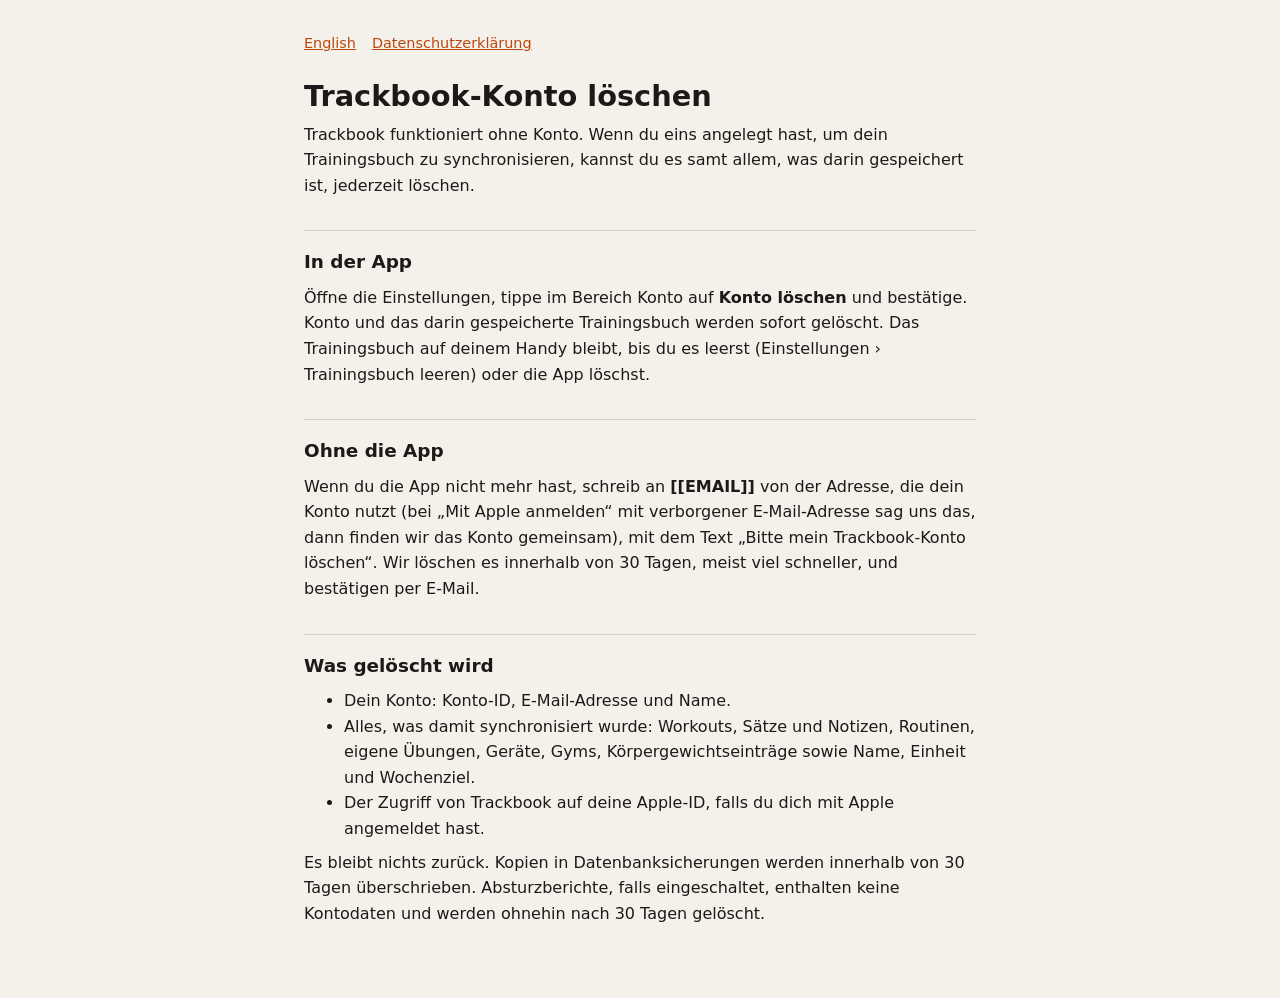
==== de/delete-account.html @ 00b8d95a "docs: add the Trackbook legal pages Copied from Marvin1003/trackbook site/legal at master. Name, add" ====
<!doctype html>
<html lang="de">
  <head>
    <meta charset="utf-8" />
    <meta name="viewport" content="width=device-width,initial-scale=1" />
    <title>Konto löschen · Trackbook</title>
    <link rel="stylesheet" href="../style.css" />
  </head>
  <body>
    <main>
      <nav>
        <a href="../en/delete-account.html">English</a
        ><a href="privacy.html">Datenschutzerklärung</a>
      </nav>
      <h1>Trackbook-Konto löschen</h1>
      <p>
        Trackbook funktioniert ohne Konto. Wenn du eins angelegt hast, um dein Trainingsbuch zu
        synchronisieren, kannst du es samt allem, was darin gespeichert ist, jederzeit löschen.
      </p>
      <h2>In der App</h2>
      <p>
        Öffne die Einstellungen, tippe im Bereich Konto auf <strong>Konto löschen</strong> und
        bestätige. Konto und das darin gespeicherte Trainingsbuch werden sofort gelöscht. Das
        Trainingsbuch auf deinem Handy bleibt, bis du es leerst (Einstellungen › Trainingsbuch
        leeren) oder die App löschst.
      </p>
      <h2>Ohne die App</h2>
      <p>
        Wenn du die App nicht mehr hast, schreib an <strong>[[EMAIL]]</strong> von der Adresse, die
        dein Konto nutzt (bei „Mit Apple anmelden“ mit verborgener E-Mail-Adresse sag uns das, dann
        finden wir das Konto gemeinsam), mit dem Text „Bitte mein Trackbook-Konto löschen“. Wir
        löschen es innerhalb von 30 Tagen, meist viel schneller, und bestätigen per E-Mail.
      </p>
      <h2>Was gelöscht wird</h2>
      <ul>
        <li>Dein Konto: Konto-ID, E-Mail-Adresse und Name.</li>
        <li>
          Alles, was damit synchronisiert wurde: Workouts, Sätze und Notizen, Routinen, eigene
          Übungen, Geräte, Gyms, Körpergewichtseinträge sowie Name, Einheit und Wochenziel.
        </li>
        <li>
          Der Zugriff von Trackbook auf deine Apple-ID, falls du dich mit Apple angemeldet hast.
        </li>
      </ul>
      <p>
        Es bleibt nichts zurück. Kopien in Datenbanksicherungen werden innerhalb von 30 Tagen
        überschrieben. Absturzberichte, falls eingeschaltet, enthalten keine Kontodaten und werden
        ohnehin nach 30 Tagen gelöscht.
      </p>
    </main>
  </body>
</html>
---- style.css ----
:root {
  --bg: #f4f1ea;
  --fg: #1c1a18;
  --muted: #5f5a54;
  --rule: #d8d2c6;
  --accent: #ba480f;
  color-scheme: light dark;
}
@media (prefers-color-scheme: dark) {
  :root {
    --bg: #110f0e;
    --fg: #ece7de;
    --muted: #a59e94;
    --rule: #36312c;
    --accent: #f0875a;
  }
}
body {
  margin: 0;
  background: var(--bg);
  color: var(--fg);
  font:
    16px/1.6 system-ui,
    -apple-system,
    'Segoe UI',
    Roboto,
    sans-serif;
}
main {
  max-width: 42rem;
  margin: 0 auto;
  padding: 32px 16px 64px;
}
h1 {
  font-size: 1.8rem;
  line-height: 1.2;
  margin: 0 0 4px;
}
h2 {
  font-size: 1.15rem;
  margin: 2rem 0 0.5rem;
  padding-top: 1rem;
  border-top: 1px solid var(--rule);
}
h3 {
  font-size: 1rem;
  margin: 1.25rem 0 0.25rem;
}
p,
ul {
  margin: 0.5rem 0;
}
a {
  color: var(--accent);
}
.meta {
  color: var(--muted);
  font-size: 0.9rem;
}
nav {
  display: flex;
  gap: 16px;
  flex-wrap: wrap;
  font-size: 0.9rem;
  margin-bottom: 24px;
}
table {
  border-collapse: collapse;
  width: 100%;
  font-size: 0.9rem;
}
td,
th {
  text-align: left;
  padding: 6px 8px;
  border-bottom: 1px solid var(--rule);
  vertical-align: top;
}
.wide {
  overflow-x: auto;
}
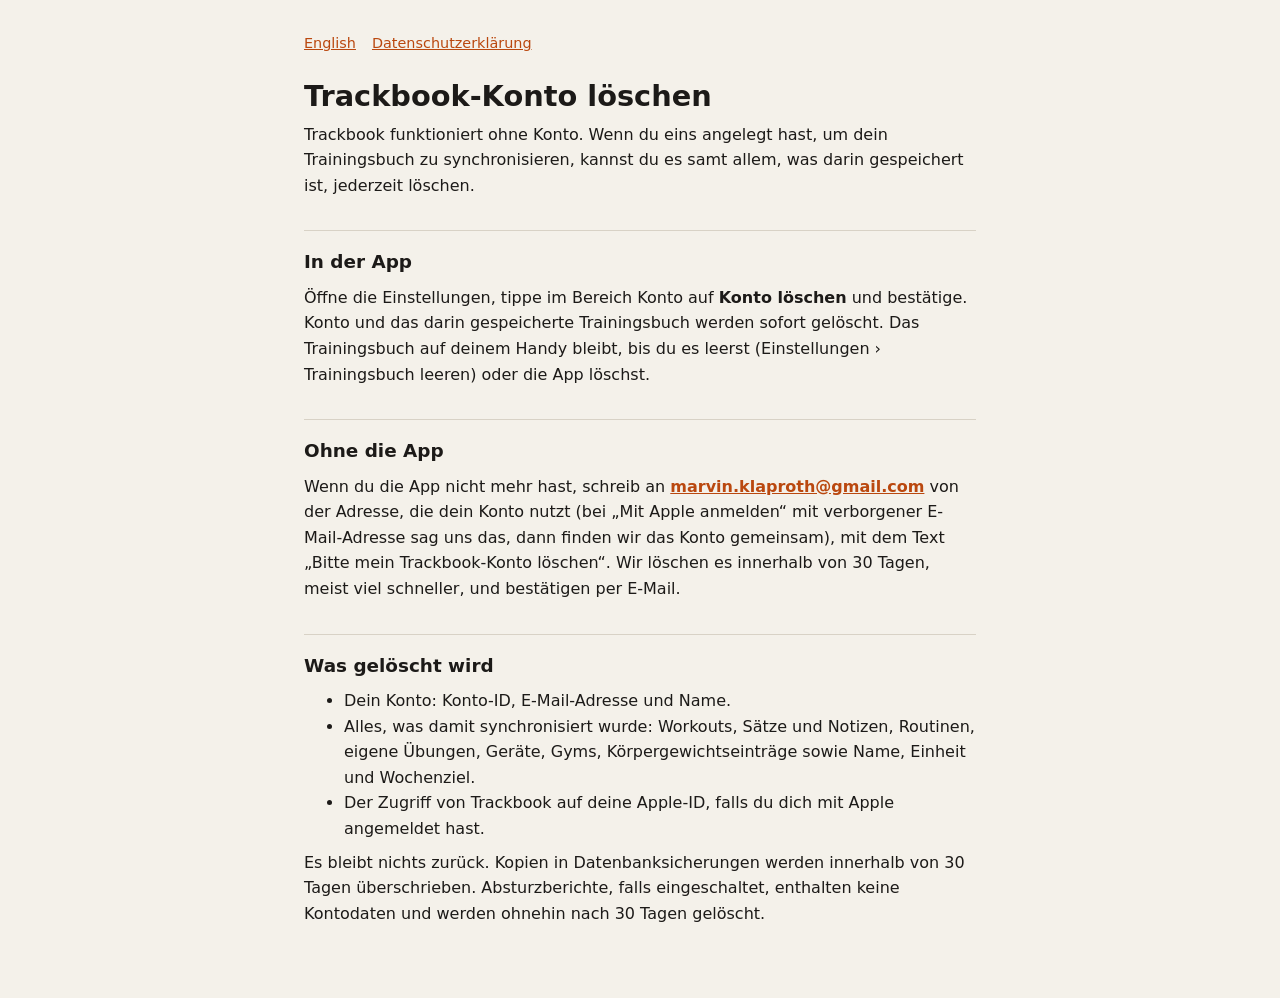
==== commit 860db1fb: "docs: fill in name and contact email Co-Authored-By: Claude Opus 5.5 (1M context) <noreply@anthropic" ====
--- a/de/delete-account.html
+++ b/de/delete-account.html
@@ -26,10 +26,12 @@
       </p>
       <h2>Ohne die App</h2>
       <p>
-        Wenn du die App nicht mehr hast, schreib an <strong>[[EMAIL]]</strong> von der Adresse, die
-        dein Konto nutzt (bei „Mit Apple anmelden“ mit verborgener E-Mail-Adresse sag uns das, dann
-        finden wir das Konto gemeinsam), mit dem Text „Bitte mein Trackbook-Konto löschen“. Wir
-        löschen es innerhalb von 30 Tagen, meist viel schneller, und bestätigen per E-Mail.
+        Wenn du die App nicht mehr hast, schreib an
+        <strong><a href="mailto:marvin.klaproth@gmail.com">marvin.klaproth@gmail.com</a></strong>
+        von der Adresse, die dein Konto nutzt (bei „Mit Apple anmelden“ mit verborgener
+        E-Mail-Adresse sag uns das, dann finden wir das Konto gemeinsam), mit dem Text „Bitte mein
+        Trackbook-Konto löschen“. Wir löschen es innerhalb von 30 Tagen, meist viel schneller, und
+        bestätigen per E-Mail.
       </p>
       <h2>Was gelöscht wird</h2>
       <ul>
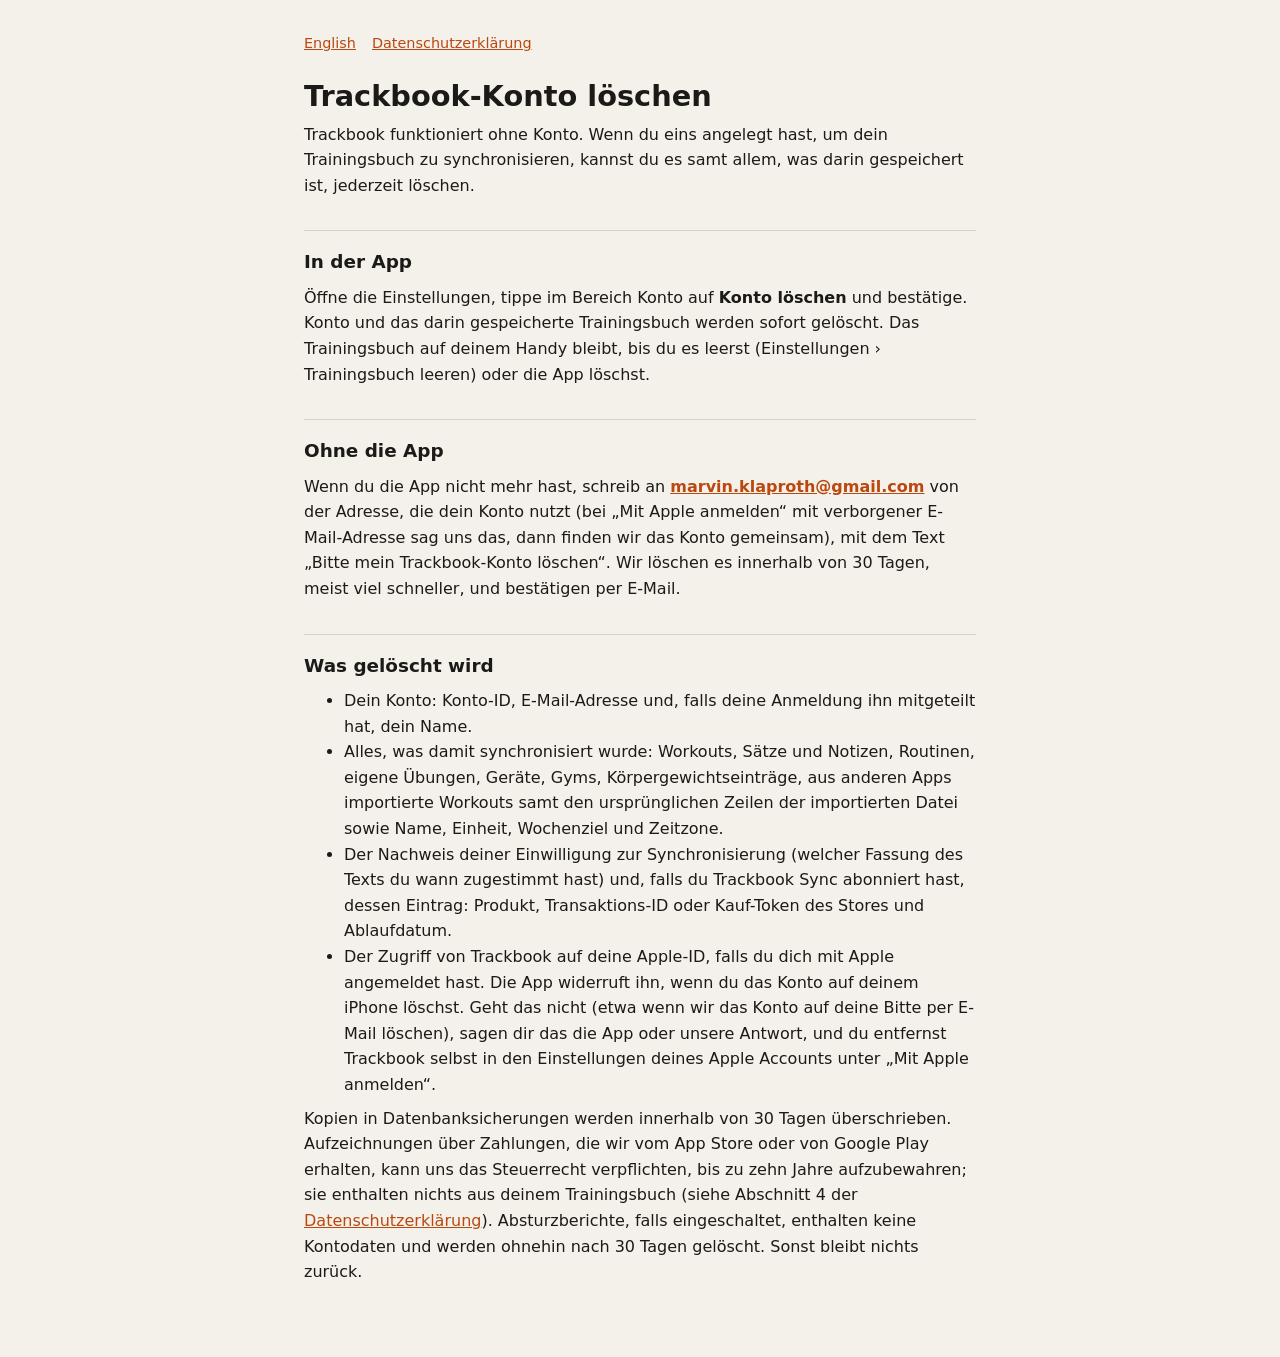
==== commit 0e64dc61: "docs(legal): align the deletion page with the privacy policy (D2, D8, D1, P12, P14) The deletion pag" ====
--- a/de/delete-account.html
+++ b/de/delete-account.html
@@ -35,19 +35,36 @@
       </p>
       <h2>Was gelöscht wird</h2>
       <ul>
-        <li>Dein Konto: Konto-ID, E-Mail-Adresse und Name.</li>
+        <li>
+          Dein Konto: Konto-ID, E-Mail-Adresse und, falls deine Anmeldung ihn mitgeteilt hat, dein
+          Name.
+        </li>
         <li>
           Alles, was damit synchronisiert wurde: Workouts, Sätze und Notizen, Routinen, eigene
-          Übungen, Geräte, Gyms, Körpergewichtseinträge sowie Name, Einheit und Wochenziel.
+          Übungen, Geräte, Gyms, Körpergewichtseinträge, aus anderen Apps importierte Workouts samt
+          den ursprünglichen Zeilen der importierten Datei sowie Name, Einheit, Wochenziel und
+          Zeitzone.
         </li>
         <li>
-          Der Zugriff von Trackbook auf deine Apple-ID, falls du dich mit Apple angemeldet hast.
+          Der Nachweis deiner Einwilligung zur Synchronisierung (welcher Fassung des Texts du wann
+          zugestimmt hast) und, falls du Trackbook Sync abonniert hast, dessen Eintrag: Produkt,
+          Transaktions-ID oder Kauf-Token des Stores und Ablaufdatum.
+        </li>
+        <li>
+          Der Zugriff von Trackbook auf deine Apple-ID, falls du dich mit Apple angemeldet hast. Die
+          App widerruft ihn, wenn du das Konto auf deinem iPhone löschst. Geht das nicht (etwa wenn
+          wir das Konto auf deine Bitte per E-Mail löschen), sagen dir das die App oder unsere
+          Antwort, und du entfernst Trackbook selbst in den Einstellungen deines Apple Accounts
+          unter „Mit Apple anmelden“.
         </li>
       </ul>
       <p>
-        Es bleibt nichts zurück. Kopien in Datenbanksicherungen werden innerhalb von 30 Tagen
-        überschrieben. Absturzberichte, falls eingeschaltet, enthalten keine Kontodaten und werden
-        ohnehin nach 30 Tagen gelöscht.
+        Kopien in Datenbanksicherungen werden innerhalb von 30 Tagen überschrieben. Aufzeichnungen
+        über Zahlungen, die wir vom App Store oder von Google Play erhalten, kann uns das
+        Steuerrecht verpflichten, bis zu zehn Jahre aufzubewahren; sie enthalten nichts aus deinem
+        Trainingsbuch (siehe Abschnitt 4 der <a href="privacy.html">Datenschutzerklärung</a>).
+        Absturzberichte, falls eingeschaltet, enthalten keine Kontodaten und werden ohnehin nach 30
+        Tagen gelöscht. Sonst bleibt nichts zurück.
       </p>
     </main>
   </body>
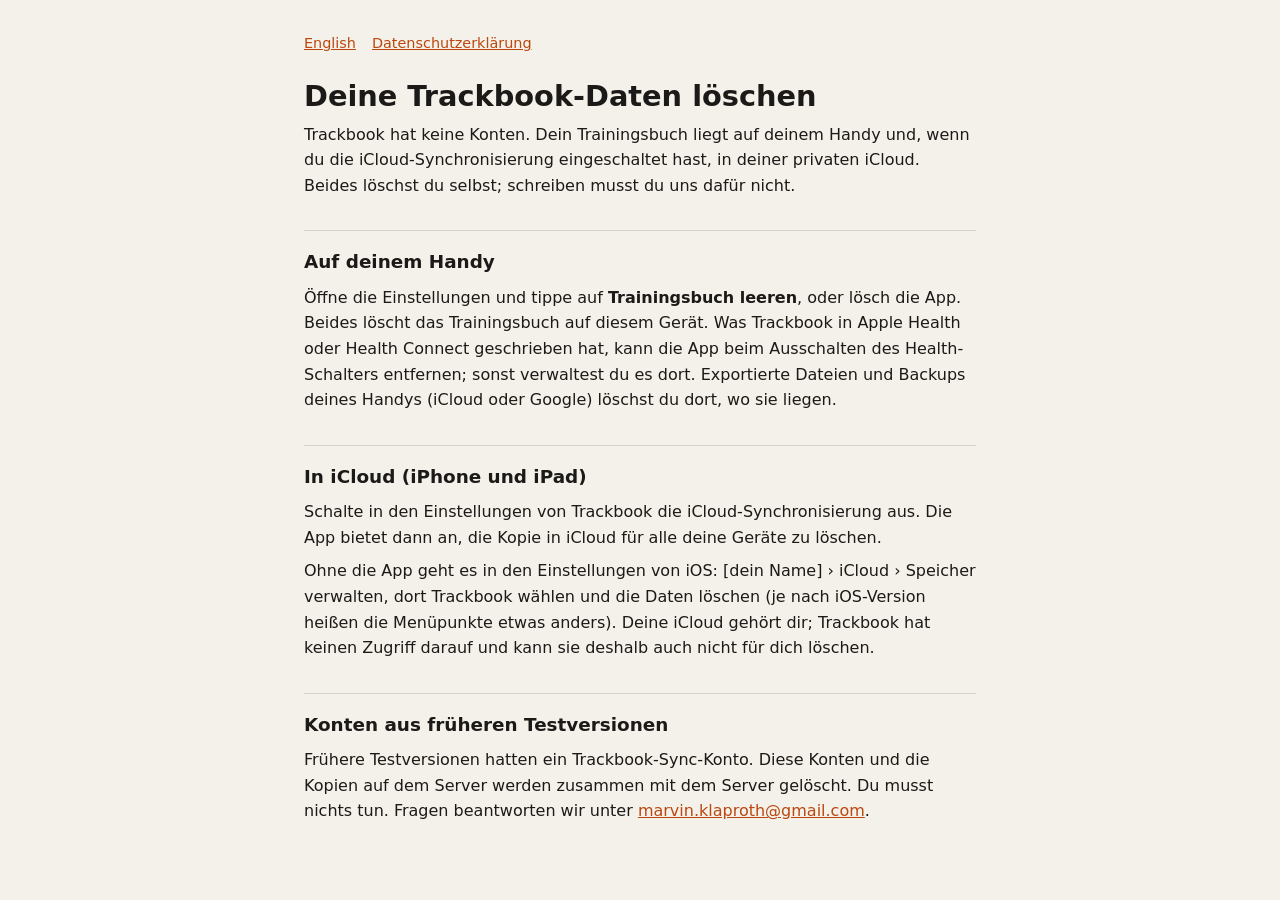
==== commit 6a706fe8: "docs(privacy): replace Trackbook Sync with iCloud sync for the free build Trackbook no longer has ac" ====
--- a/de/delete-account.html
+++ b/de/delete-account.html
@@ -3,7 +3,7 @@
   <head>
     <meta charset="utf-8" />
     <meta name="viewport" content="width=device-width,initial-scale=1" />
-    <title>Konto löschen · Trackbook</title>
+    <title>Deine Daten löschen · Trackbook</title>
     <link rel="stylesheet" href="../style.css" />
   </head>
   <body>
@@ -12,59 +12,37 @@
         <a href="../en/delete-account.html">English</a
         ><a href="privacy.html">Datenschutzerklärung</a>
       </nav>
-      <h1>Trackbook-Konto löschen</h1>
+      <h1>Deine Trackbook-Daten löschen</h1>
       <p>
-        Trackbook funktioniert ohne Konto. Wenn du eins angelegt hast, um dein Trainingsbuch zu
-        synchronisieren, kannst du es samt allem, was darin gespeichert ist, jederzeit löschen.
+        Trackbook hat keine Konten. Dein Trainingsbuch liegt auf deinem Handy und, wenn du die
+        iCloud-Synchronisierung eingeschaltet hast, in deiner privaten iCloud. Beides löschst du
+        selbst; schreiben musst du uns dafür nicht.
       </p>
-      <h2>In der App</h2>
+      <h2>Auf deinem Handy</h2>
       <p>
-        Öffne die Einstellungen, tippe im Bereich Konto auf <strong>Konto löschen</strong> und
-        bestätige. Konto und das darin gespeicherte Trainingsbuch werden sofort gelöscht. Das
-        Trainingsbuch auf deinem Handy bleibt, bis du es leerst (Einstellungen › Trainingsbuch
-        leeren) oder die App löschst.
+        Öffne die Einstellungen und tippe auf <strong>Trainingsbuch leeren</strong>, oder lösch die
+        App. Beides löscht das Trainingsbuch auf diesem Gerät. Was Trackbook in Apple Health oder
+        Health Connect geschrieben hat, kann die App beim Ausschalten des Health-Schalters
+        entfernen; sonst verwaltest du es dort. Exportierte Dateien und Backups deines Handys
+        (iCloud oder Google) löschst du dort, wo sie liegen.
       </p>
-      <h2>Ohne die App</h2>
+      <h2>In iCloud (iPhone und iPad)</h2>
       <p>
-        Wenn du die App nicht mehr hast, schreib an
-        <strong><a href="mailto:marvin.klaproth@gmail.com">marvin.klaproth@gmail.com</a></strong>
-        von der Adresse, die dein Konto nutzt (bei „Mit Apple anmelden“ mit verborgener
-        E-Mail-Adresse sag uns das, dann finden wir das Konto gemeinsam), mit dem Text „Bitte mein
-        Trackbook-Konto löschen“. Wir löschen es innerhalb von 30 Tagen, meist viel schneller, und
-        bestätigen per E-Mail.
+        Schalte in den Einstellungen von Trackbook die iCloud-Synchronisierung aus. Die App bietet
+        dann an, die Kopie in iCloud für alle deine Geräte zu löschen.
       </p>
-      <h2>Was gelöscht wird</h2>
-      <ul>
-        <li>
-          Dein Konto: Konto-ID, E-Mail-Adresse und, falls deine Anmeldung ihn mitgeteilt hat, dein
-          Name.
-        </li>
-        <li>
-          Alles, was damit synchronisiert wurde: Workouts, Sätze und Notizen, Routinen, eigene
-          Übungen, Geräte, Gyms, Körpergewichtseinträge, aus anderen Apps importierte Workouts samt
-          den ursprünglichen Zeilen der importierten Datei sowie Name, Einheit, Wochenziel und
-          Zeitzone.
-        </li>
-        <li>
-          Der Nachweis deiner Einwilligung zur Synchronisierung (welcher Fassung des Texts du wann
-          zugestimmt hast) und, falls du Trackbook Sync abonniert hast, dessen Eintrag: Produkt,
-          Transaktions-ID oder Kauf-Token des Stores und Ablaufdatum.
-        </li>
-        <li>
-          Der Zugriff von Trackbook auf deine Apple-ID, falls du dich mit Apple angemeldet hast. Die
-          App widerruft ihn, wenn du das Konto auf deinem iPhone löschst. Geht das nicht (etwa wenn
-          wir das Konto auf deine Bitte per E-Mail löschen), sagen dir das die App oder unsere
-          Antwort, und du entfernst Trackbook selbst in den Einstellungen deines Apple Accounts
-          unter „Mit Apple anmelden“.
-        </li>
-      </ul>
       <p>
-        Kopien in Datenbanksicherungen werden innerhalb von 30 Tagen überschrieben. Aufzeichnungen
-        über Zahlungen, die wir vom App Store oder von Google Play erhalten, kann uns das
-        Steuerrecht verpflichten, bis zu zehn Jahre aufzubewahren; sie enthalten nichts aus deinem
-        Trainingsbuch (siehe Abschnitt 4 der <a href="privacy.html">Datenschutzerklärung</a>).
-        Absturzberichte, falls eingeschaltet, enthalten keine Kontodaten und werden ohnehin nach 30
-        Tagen gelöscht. Sonst bleibt nichts zurück.
+        Ohne die App geht es in den Einstellungen von iOS: [dein Name] › iCloud › Speicher
+        verwalten, dort Trackbook wählen und die Daten löschen (je nach iOS-Version heißen die
+        Menüpunkte etwas anders). Deine iCloud gehört dir; Trackbook hat keinen Zugriff darauf und
+        kann sie deshalb auch nicht für dich löschen.
+      </p>
+      <h2>Konten aus früheren Testversionen</h2>
+      <p>
+        Frühere Testversionen hatten ein Trackbook-Sync-Konto. Diese Konten und die Kopien auf dem
+        Server werden zusammen mit dem Server gelöscht. Du musst nichts tun. Fragen beantworten wir
+        unter
+        <a href="mailto:marvin.klaproth@gmail.com">marvin.klaproth@gmail.com</a>.
       </p>
     </main>
   </body>
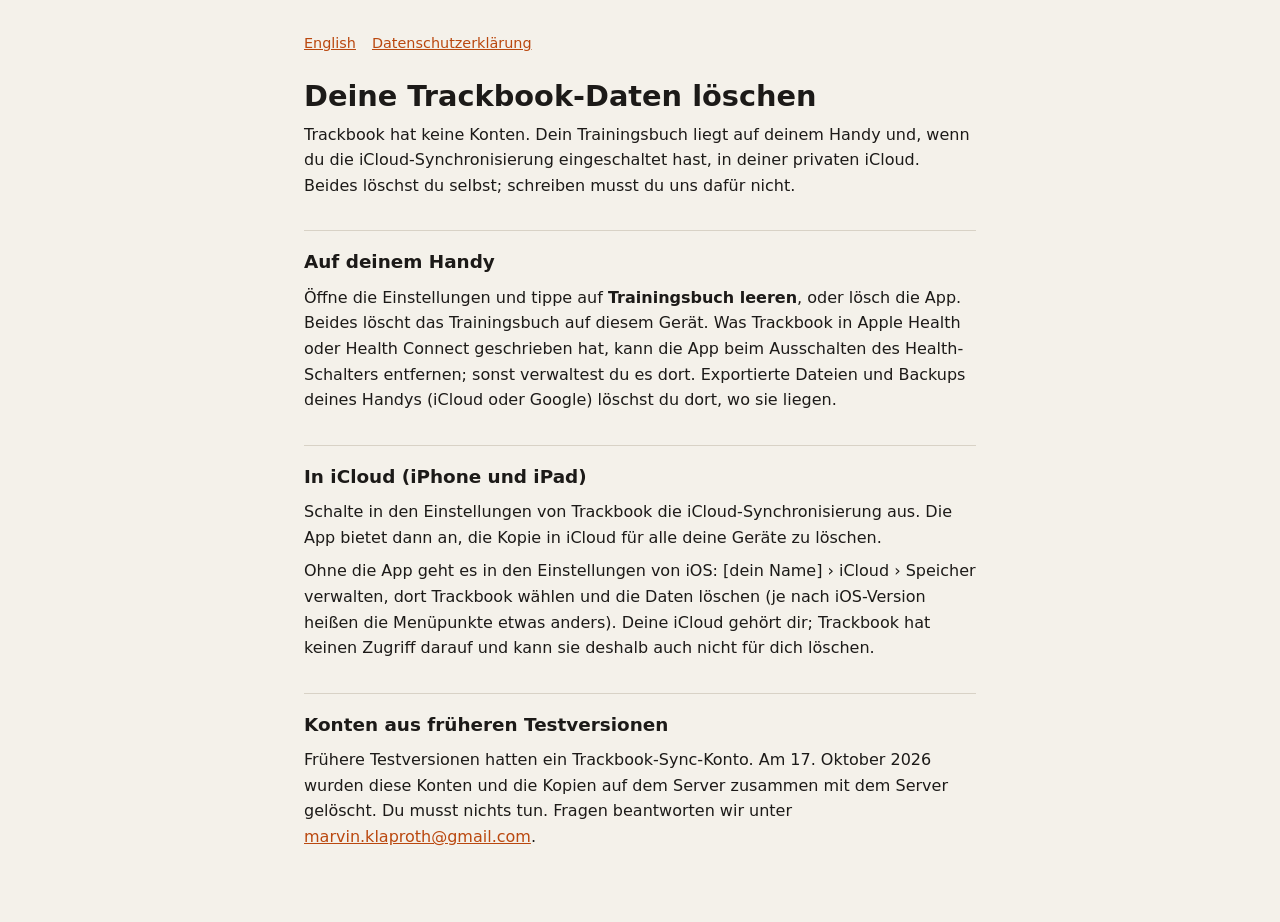
==== commit ad9cd655: "docs(delete): say the Trackbook Sync server was deleted on 17 October 2026 Co-Authored-By: Claude Op" ====
--- a/de/delete-account.html
+++ b/de/delete-account.html
@@ -39,9 +39,9 @@
       </p>
       <h2>Konten aus früheren Testversionen</h2>
       <p>
-        Frühere Testversionen hatten ein Trackbook-Sync-Konto. Diese Konten und die Kopien auf dem
-        Server werden zusammen mit dem Server gelöscht. Du musst nichts tun. Fragen beantworten wir
-        unter
+        Frühere Testversionen hatten ein Trackbook-Sync-Konto. Am 17. Oktober 2026 wurden diese
+        Konten und die Kopien auf dem Server zusammen mit dem Server gelöscht. Du musst nichts tun.
+        Fragen beantworten wir unter
         <a href="mailto:marvin.klaproth@gmail.com">marvin.klaproth@gmail.com</a>.
       </p>
     </main>
